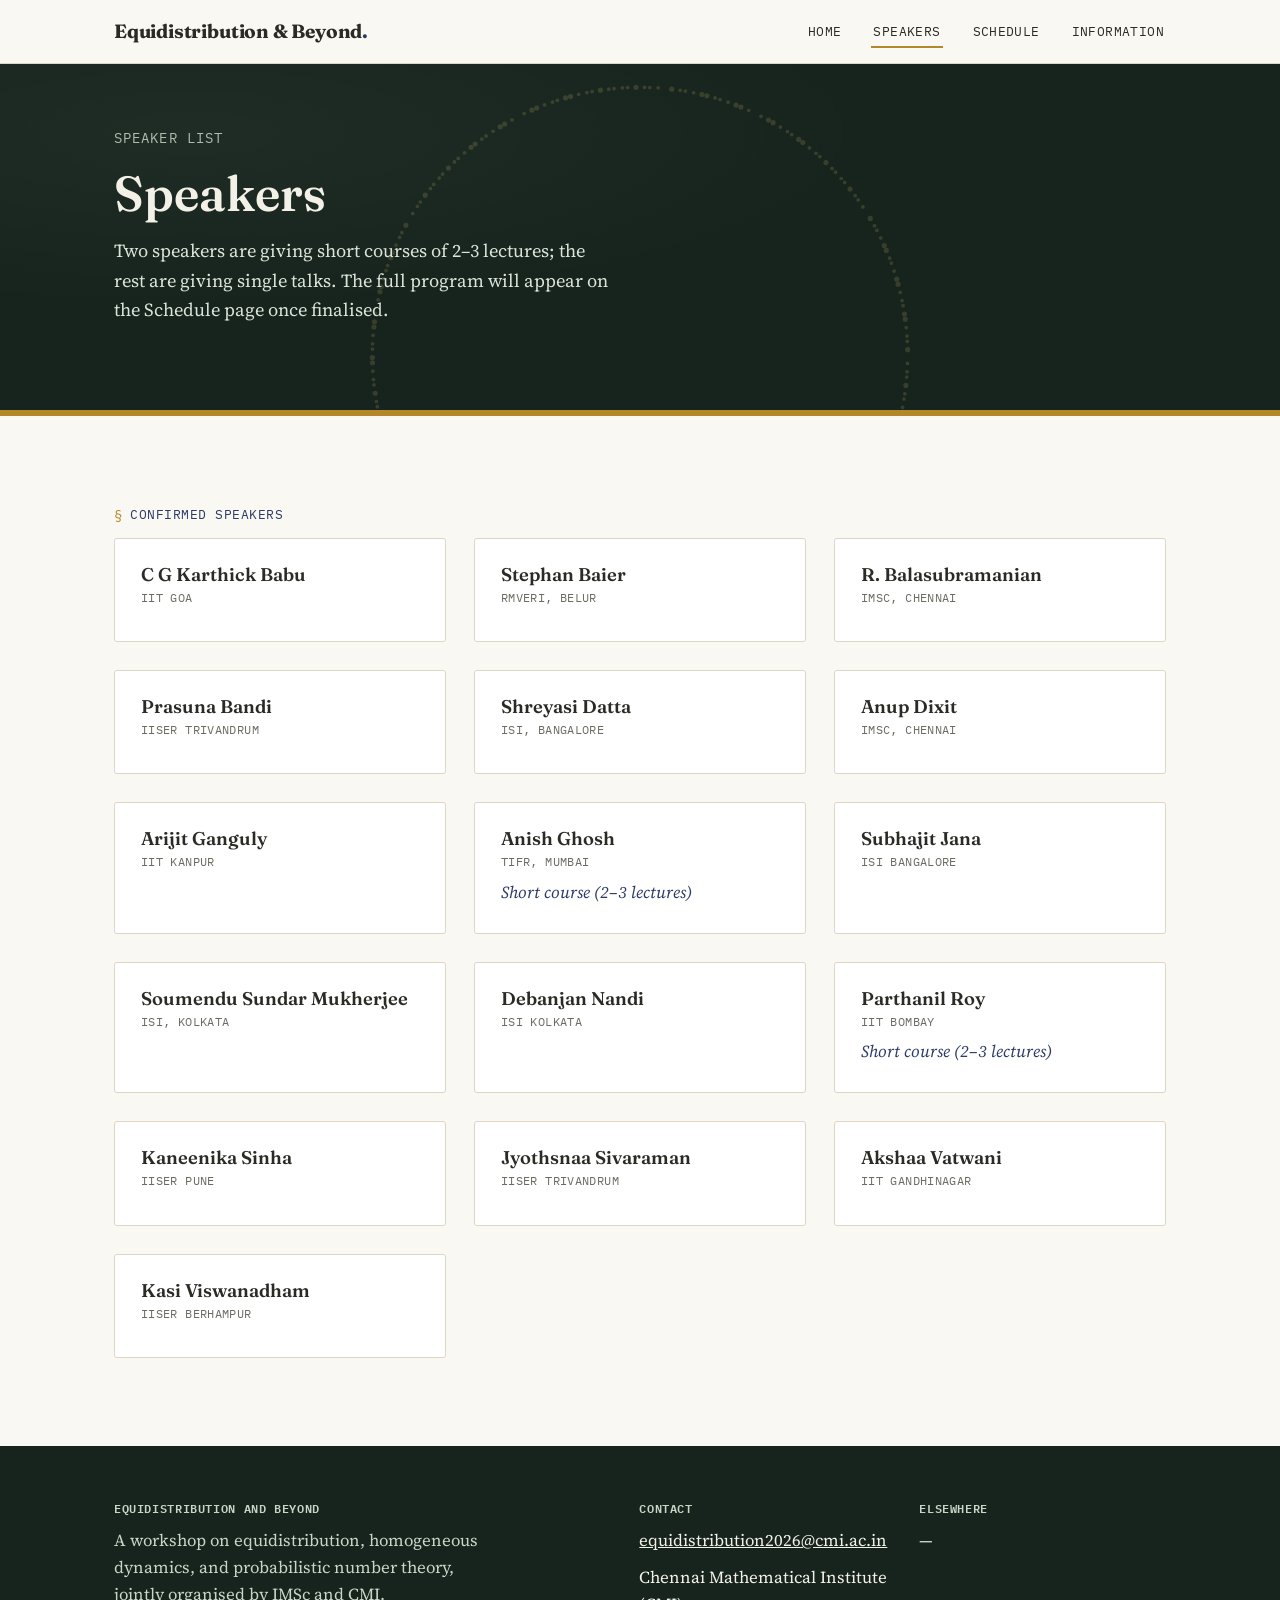
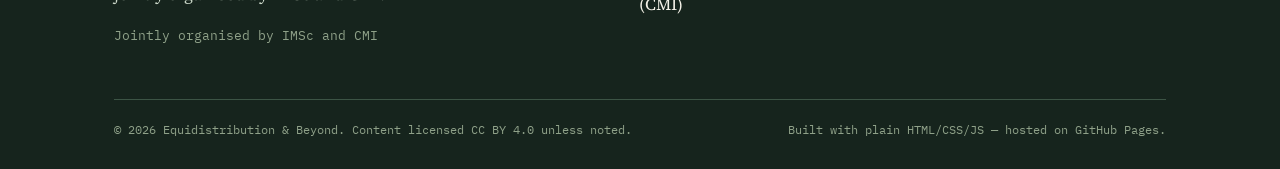
==== speakers.html @ 6669b280 "Add files via upload" ====
<!DOCTYPE html>
<html lang="en">
<head>
<meta charset="UTF-8">
<meta name="viewport" content="width=device-width, initial-scale=1.0">
<title>Speakers — Equidistribution and Beyond</title>
<link rel="preconnect" href="https://fonts.googleapis.com">
<link href="https://fonts.googleapis.com/css2?family=Fraunces:opsz,wght@9..144,400;9..144,600;9..144,700&family=Source+Serif+4:ital,wght@0,400;0,600;1,400&family=IBM+Plex+Mono:wght@400;500;600&display=swap" rel="stylesheet">
<link rel="stylesheet" href="css/style.css">
</head>
<body data-page="speakers">

<header class="site-nav" id="site-header"></header>

<section class="hero" style="padding:64px 0 48px;">
  <svg class="chalk-sketch equidist-bg" viewBox="0 0 1100 500" preserveAspectRatio="xMidYMid slice" aria-hidden="true">
    <circle cx="380.4" cy="94.6" r="1.6"/>
    <circle cx="570.1" cy="479.1" r="1.6"/>
    <circle cx="689.9" cy="67.5" r="2.2"/>
    <circle cx="323.5" cy="290.1" r="1.6"/>
    <circle cx="744.1" cy="373.4" r="1.6"/>
    <circle cx="490.3" cy="27.9" r="2.2"/>
    <circle cx="444.0" cy="454.1" r="1.6"/>
    <circle cx="766.0" cy="171.1" r="1.6"/>
    <circle cx="337.4" cy="162.2" r="2.2"/>
    <circle cx="647.5" cy="458.3" r="1.6"/>
    <circle cx="618.8" cy="30.5" r="1.6"/>
    <circle cx="351.0" cy="365.3" r="2.2"/>
    <circle cx="774.6" cy="299.4" r="1.6"/>
    <circle cx="417.7" cy="61.8" r="1.6"/>
    <circle cx="520.4" cy="478.1" r="2.2"/>
    <circle cx="725.9" cy="101.8" r="1.6"/>
    <circle cx="320.2" cy="240.5" r="1.6"/>
    <circle cx="713.0" cy="412.2" r="2.2"/>
    <circle cx="539.4" cy="20.2" r="1.6"/>
    <circle cx="402.6" cy="426.6" r="1.6"/>
    <circle cx="777.9" cy="219.3" r="2.2"/>
    <circle cx="361.2" cy="118.6" r="1.6"/>
    <circle cx="600.5" cy="474.4" r="1.6"/>
    <circle cx="664.4" cy="50.4" r="2.2"/>
    <circle cx="330.9" cy="319.9" r="1.6"/>
    <circle cx="758.8" cy="346.5" r="1.6"/>
    <circle cx="461.2" cy="37.8" r="2.2"/>
    <circle cx="472.2" cy="466.4" r="1.6"/>
    <circle cx="753.6" cy="143.0" r="1.6"/>
    <circle cx="327.6" cy="191.4" r="2.2"/>
    <circle cx="674.4" cy="443.5" r="1.6"/>
    <circle cx="589.0" cy="23.3" r="1.6"/>
    <circle cx="368.2" cy="390.8" r="2.2"/>
    <circle cx="779.2" cy="269.0" r="1.6"/>
    <circle cx="393.8" cy="81.2" r="1.6"/>
    <circle cx="551.1" cy="480.0" r="2.2"/>
    <circle cx="704.5" cy="79.6" r="1.6"/>
    <circle cx="321.0" cy="271.2" r="1.6"/>
    <circle cx="733.2" cy="389.0" r="2.2"/>
    <circle cx="508.8" cy="23.7" r="1.6"/>
    <circle cx="427.5" cy="444.7" r="1.6"/>
    <circle cx="771.8" cy="189.2" r="2.2"/>
    <circle cx="345.4" cy="145.0" r="1.6"/>
    <circle cx="630.0" cy="465.7" r="1.6"/>
    <circle cx="636.7" cy="37.0" r="2.2"/>
    <circle cx="342.2" cy="348.5" r="1.6"/>
    <circle cx="769.8" cy="317.8" r="1.6"/>
    <circle cx="433.7" cy="51.6" r="2.2"/>
    <circle cx="501.7" cy="474.9" r="1.6"/>
    <circle cx="737.5" cy="116.8" r="1.6"/>
    <circle cx="321.8" cy="221.6" r="2.2"/>
    <circle cx="699.1" cy="425.1" r="1.6"/>
    <circle cx="558.4" cy="20.2" r="1.6"/>
    <circle cx="388.6" cy="413.8" r="2.2"/>
    <circle cx="779.7" cy="238.3" r="1.6"/>
    <circle cx="372.7" cy="103.5" r="1.6"/>
    <circle cx="581.8" cy="477.8" r="2.2"/>
    <circle cx="680.4" cy="60.6" r="1.6"/>
    <circle cx="325.9" cy="301.6" r="1.6"/>
    <circle cx="750.1" cy="363.4" r="2.2"/>
    <circle cx="479.0" cy="31.2" r="1.6"/>
    <circle cx="454.6" cy="459.3" r="1.6"/>
    <circle cx="761.7" cy="160.2" r="2.2"/>
    <circle cx="333.2" cy="173.2" r="1.6"/>
    <circle cx="658.0" cy="453.1" r="1.6"/>
    <circle cx="607.5" cy="27.3" r="2.2"/>
    <circle cx="357.1" cy="375.3" r="1.6"/>
    <circle cx="776.9" cy="287.9" r="1.6"/>
    <circle cx="408.3" cy="68.8" r="2.2"/>
    <circle cx="532.1" cy="479.3" r="1.6"/>
    <circle cx="718.1" cy="93.0" r="1.6"/>
    <circle cx="320.0" cy="252.2" r="2.2"/>
    <circle cx="721.1" cy="403.7" r="1.6"/>
    <circle cx="527.7" cy="21.1" r="1.6"/>
    <circle cx="411.8" cy="433.9" r="2.2"/>
    <circle cx="776.1" cy="207.7" r="1.6"/>
    <circle cx="354.7" cy="128.5" r="1.6"/>
    <circle cx="611.9" cy="471.5" r="2.2"/>
    <circle cx="654.0" cy="44.9" r="1.6"/>
    <circle cx="334.7" cy="331.0" r="1.6"/>
    <circle cx="763.4" cy="335.7" r="2.2"/>
    <circle cx="450.5" cy="42.6" r="1.6"/>
    <circle cx="483.3" cy="470.1" r="1.6"/>
    <circle cx="747.9" cy="132.7" r="2.2"/>
    <circle cx="324.9" cy="202.8" r="1.6"/>
    <circle cx="684.1" cy="436.9" r="1.6"/>
    <circle cx="577.3" cy="21.6" r="2.2"/>
    <circle cx="375.6" cy="399.9" r="1.6"/>
    <circle cx="779.9" cy="257.3" r="1.6"/>
    <circle cx="385.4" cy="89.4" r="2.2"/>
    <circle cx="562.9" cy="479.6" r="1.6"/>
    <circle cx="695.6" cy="72.0" r="1.6"/>
    <circle cx="322.4" cy="282.9" r="2.2"/>
    <circle cx="740.1" cy="379.5" r="1.6"/>
    <circle cx="497.3" cy="26.1" r="1.6"/>
    <circle cx="437.6" cy="450.7" r="2.2"/>
    <circle cx="768.4" cy="178.0" r="1.6"/>
    <circle cx="340.3" cy="155.6" r="1.6"/>
    <circle cx="640.9" cy="461.3" r="2.2"/>
    <circle cx="625.7" cy="32.8" r="1.6"/>
    <circle cx="347.5" cy="359.0" r="1.6"/>
    <circle cx="773.0" cy="306.5" r="2.2"/>
    <circle cx="423.7" cy="57.8" r="1.6"/>
    <circle cx="513.3" cy="477.0" r="1.6"/>
    <circle cx="730.5" cy="107.4" r="2.2"/>
    <circle cx="320.6" cy="233.2" r="1.6"/>
    <circle cx="707.8" cy="417.3" r="1.6"/>
    <circle cx="546.6" cy="20.0" r="2.2"/>
    <circle cx="397.1" cy="421.9" r="1.6"/>
    <circle cx="778.8" cy="226.5" r="1.6"/>
    <circle cx="365.4" cy="112.7" r="2.2"/>
    <circle cx="593.4" cy="475.9" r="1.6"/>
    <circle cx="670.6" cy="54.2" r="1.6"/>
    <circle cx="328.8" cy="313.0" r="2.2"/>
    <circle cx="755.6" cy="353.0" r="1.6"/>
    <circle cx="467.9" cy="35.1" r="1.6"/>
    <circle cx="465.4" cy="463.9" r="2.2"/>
    <circle cx="756.9" cy="149.5" r="1.6"/>
    <circle cx="329.6" cy="184.4" r="1.6"/>
    <circle cx="668.2" cy="447.3" r="2.2"/>
    <circle cx="596.1" cy="24.7" r="1.6"/>
    <circle cx="363.8" cy="385.0" r="1.6"/>
    <circle cx="778.5" cy="276.2" r="2.2"/>
    <circle cx="399.2" cy="76.3" r="1.6"/>
    <circle cx="543.9" cy="479.9" r="1.6"/>
    <circle cx="709.8" cy="84.6" r="2.2"/>
    <circle cx="320.4" cy="264.0" r="1.6"/>
    <circle cx="728.7" cy="394.8" r="1.6"/>
    <circle cx="516.0" cy="22.5" r="2.2"/>
    <circle cx="421.4" cy="440.7" r="1.6"/>
    <circle cx="773.6" cy="196.2" r="1.6"/>
    <circle cx="348.8" cy="138.6" r="2.2"/>
    <circle cx="623.1" cy="468.1" r="1.6"/>
    <circle cx="643.4" cy="39.8" r="1.6"/>
    <circle cx="339.2" cy="341.9" r="2.2"/>
    <circle cx="767.5" cy="324.7" r="1.6"/>
    <circle cx="440.0" cy="48.0" r="1.6"/>
    <circle cx="494.6" cy="473.2" r="2.2"/>
    <circle cx="741.6" cy="122.8" r="1.6"/>
    <circle cx="322.8" cy="214.4" r="1.6"/>
    <circle cx="693.5" cy="429.8" r="2.2"/>
    <circle cx="565.6" cy="20.5" r="1.6"/>
    <circle cx="383.5" cy="408.6" r="1.6"/>
    <circle cx="780.0" cy="245.5" r="2.2"/>
    <circle cx="377.4" cy="98.0" r="1.6"/>
    <circle cx="574.6" cy="478.7" r="1.6"/>
    <circle cx="686.4" cy="64.8" r="2.2"/>
    <circle cx="324.3" cy="294.5" r="1.6"/>
    <circle cx="746.4" cy="369.6" r="1.6"/>
    <circle cx="486.0" cy="29.1" r="2.2"/>
    <circle cx="448.0" cy="456.1" r="1.6"/>
    <circle cx="764.5" cy="166.9" r="1.6"/>
    <circle cx="335.7" cy="166.4" r="2.2"/>
    <circle cx="651.5" cy="456.4" r="1.6"/>
    <circle cx="614.5" cy="29.2" r="1.6"/>
    <circle cx="353.3" cy="369.2" r="2.2"/>
    <circle cx="775.6" cy="295.0" r="1.6"/>
    <circle cx="414.1" cy="64.5" r="1.6"/>
    <circle cx="524.9" cy="478.6" r="2.2"/>
    <circle cx="722.9" cy="98.4" r="1.6"/>
    <circle cx="320.1" cy="245.0" r="1.6"/>
    <circle cx="716.2" cy="409.0" r="2.2"/>
    <circle cx="534.9" cy="20.5" r="1.6"/>
    <circle cx="406.1" cy="429.4" r="1.6"/>
    <circle cx="777.3" cy="214.9" r="2.2"/>
    <circle cx="358.7" cy="122.3" r="1.6"/>
    <circle cx="604.8" cy="473.4" r="1.6"/>
    <circle cx="660.4" cy="48.2" r="2.2"/>
    <circle cx="332.3" cy="324.2" r="1.6"/>
    <circle cx="760.6" cy="342.4" r="1.6"/>
    <circle cx="457.1" cy="39.6" r="2.2"/>
    <circle cx="476.4" cy="467.9" r="1.6"/>
    <circle cx="751.5" cy="139.0" r="1.6"/>
    <circle cx="326.5" cy="195.7" r="2.2"/>
    <circle cx="678.1" cy="441.0" r="1.6"/>
    <circle cx="584.5" cy="22.6" r="1.6"/>
    <circle cx="370.9" cy="394.4" r="2.2"/>
    <circle cx="779.5" cy="264.5" r="1.6"/>
    <circle cx="390.5" cy="84.2" r="1.6"/>
    <circle cx="555.6" cy="479.9" r="2.2"/>
    <circle cx="701.2" cy="76.7" r="1.6"/>
    <circle cx="321.4" cy="275.7" r="1.6"/>
    <circle cx="735.9" cy="385.4" r="2.2"/>
    <circle cx="504.4" cy="24.6" r="1.6"/>
    <circle cx="431.3" cy="447.0" r="1.6"/>
    <circle cx="770.6" cy="184.9" r="2.2"/>
    <circle cx="343.4" cy="149.0" r="1.6"/>
    <circle cx="634.1" cy="464.1" r="1.6"/>
    <circle cx="632.5" cy="35.3" r="2.2"/>
    <circle cx="344.1" cy="352.5" r="1.6"/>
    <circle cx="771.1" cy="313.5" r="1.6"/>
    <circle cx="429.9" cy="53.9" r="2.2"/>
    <circle cx="506.1" cy="475.8" r="1.6"/>
    <circle cx="734.9" cy="113.2" r="1.6"/>
    <circle cx="321.3" cy="226.0" r="2.2"/>
    <circle cx="702.5" cy="422.2" r="1.6"/>
    <circle cx="553.9" cy="20.0" r="1.6"/>
    <circle cx="391.8" cy="416.9" r="2.2"/>
    <circle cx="779.4" cy="233.8" r="1.6"/>
    <circle cx="369.9" cy="107.0" r="1.6"/>
    <circle cx="586.2" cy="477.1" r="2.2"/>
    <circle cx="676.7" cy="58.1" r="1.6"/>
    <circle cx="326.9" cy="305.9" r="1.6"/>
    <circle cx="752.3" cy="359.5" r="2.2"/>
    <circle cx="474.8" cy="32.7" r="1.6"/>
    <circle cx="458.7" cy="461.1" r="1.6"/>
    <circle cx="759.9" cy="156.1" r="2.2"/>
    <circle cx="331.7" cy="177.5" r="1.6"/>
    <circle cx="661.9" cy="450.9" r="1.6"/>
    <circle cx="603.2" cy="26.2" r="2.2"/>
    <circle cx="359.6" cy="379.1" r="1.6"/>
    <circle cx="777.6" cy="283.4" r="1.6"/>
    <circle cx="404.8" cy="71.6" r="2.2"/>
    <circle cx="536.6" cy="479.6" r="1.6"/>
    <circle cx="715.0" cy="89.7" r="1.6"/>
    <circle cx="320.1" cy="256.7" r="2.2"/>
    <circle cx="724.1" cy="400.3" r="1.6"/>
    <circle cx="523.2" cy="21.6" r="1.6"/>
    <circle cx="415.5" cy="436.5" r="2.2"/>
    <circle cx="775.2" cy="203.3" r="1.6"/>
  </svg>
  <div class="wrap">
    <div class="hero-eyebrow"><span>Speaker list</span></div>
    <h1 style="font-size:var(--step-3);">Speakers</h1>
    <p class="lede">Two speakers are giving short courses of 2–3 lectures; the rest are giving single talks. The full program will appear on the Schedule page once finalised.</p>
  </div>
</section>

<section>
  <div class="wrap">
    <div class="section-label">Confirmed speakers</div>
    <div class="grid grid-3" id="speaker-root"></div>
  </div>
</section>

<footer class="site-footer" id="site-footer"></footer>

<script src="js/main.js"></script>
<script src="js/render.js"></script>
<script>renderSpeakers("#speaker-root", "data/speakers.json");</script>
</body>
</html>
---- css/style.css ----
/* =========================================================
   CONFLUENCE — Conference Design System
   Concept: the blackboard (lecture, live thought) resolves
   into the paper (the fixed proceedings). Hero lives on a
   dark chalkboard; the rest of the site lives on paper.
   ========================================================= */

:root{
  /* --- Color: named, used deliberately --- */
  --blackboard: #16241D;   /* hero / footer ground */
  --blackboard-line: #3C5445; /* chalk line on blackboard */
  --paper: #FAF8F2;        /* main background */
  --chalk: #F3F1E7;        /* text on blackboard */
  --ink: #2B3A67;          /* primary accent — links, headings on paper */
  --gold: #B4872A;         /* rare highlight — deadlines, active states */
  --graphite: #2B2B26;     /* body text on paper */
  --graphite-soft: #6B6B62;/* secondary text */
  --line: #DDD6C4;         /* hairline rule on paper */
  --card: #FFFFFF;

  /* --- Type --- */
  --font-display: "Fraunces", "Iowan Old Style", serif;
  --font-body: "Source Serif 4", Georgia, serif;
  --font-mono: "IBM Plex Mono", ui-monospace, monospace;

  /* --- Scale --- */
  --step-0: clamp(1rem, 0.95rem + 0.2vw, 1.05rem);
  --step-1: clamp(1.2rem, 1.1rem + 0.4vw, 1.4rem);
  --step-2: clamp(1.6rem, 1.4rem + 0.8vw, 2rem);
  --step-3: clamp(2.2rem, 1.8rem + 1.6vw, 3.2rem);
  --step-4: clamp(2.8rem, 2.1rem + 3vw, 4.6rem);

  --maxw: 1100px;
  --radius: 3px;
}

*{ box-sizing: border-box; }
html{ scroll-behavior: smooth; }
body{
  margin:0;
  background: var(--paper);
  color: var(--graphite);
  font-family: var(--font-body);
  font-size: var(--step-0);
  line-height: 1.6;
  -webkit-font-smoothing: antialiased;
}
img{ max-width:100%; display:block; }
a{ color: var(--ink); }
.wrap{ max-width: var(--maxw); margin: 0 auto; padding: 0 24px; }

h1,h2,h3,h4{
  font-family: var(--font-display);
  color: var(--graphite);
  line-height: 1.1;
  margin: 0 0 .5em;
  font-weight: 600;
}
h1{ font-size: var(--step-4); }
h2{ font-size: var(--step-3); }
h3{ font-size: var(--step-2); }
p{ margin: 0 0 1em; }

/* Focus visibility (never remove) */
a:focus-visible, button:focus-visible, input:focus-visible,
textarea:focus-visible, select:focus-visible{
  outline: 2px solid var(--gold);
  outline-offset: 3px;
}

@media (prefers-reduced-motion: reduce){
  *{ animation-duration: 0.01ms !important; transition-duration: 0.01ms !important; scroll-behavior:auto !important; }
}

/* --- Section label: "§ n — Title", authentic to a math paper's
   sectioning, doubles as the site's structural device --- */
.section-label{
  font-family: var(--font-mono);
  font-size: .8rem;
  letter-spacing: .04em;
  color: var(--ink);
  text-transform: uppercase;
  display:flex; align-items:center; gap:.6em;
  margin-bottom: .9em;
}
.section-label::before{ content: "§"; color: var(--gold); font-size: 1.1em; }

section{ padding: 88px 0; border-bottom: 1px solid var(--line); }
section:last-of-type{ border-bottom:none; }

/* =============== NAV =============== */
header.site-nav{
  position: sticky; top:0; z-index: 50;
  background: rgba(250,248,242,.92);
  backdrop-filter: blur(6px);
  border-bottom: 1px solid var(--line);
}
.nav-inner{
  max-width: var(--maxw); margin:0 auto; padding: 16px 24px;
  display:flex; align-items:center; justify-content:space-between;
}
.brand{
  font-family: var(--font-display);
  font-weight: 700; font-size: 1.2rem; color: var(--graphite);
  text-decoration:none; letter-spacing: -.01em;
}
.brand em{ font-style: normal; color: var(--ink); }
.nav-links{ display:flex; gap: 28px; list-style:none; margin:0; padding:0; }
.nav-links a{
  text-decoration:none; color: var(--graphite);
  font-family: var(--font-mono); font-size: .82rem; letter-spacing:.03em;
  text-transform: uppercase; padding: 6px 2px; border-bottom: 2px solid transparent;
}
.nav-links a:hover, .nav-links a[aria-current="page"]{ border-bottom-color: var(--gold); }
.nav-toggle{ display:none; }

@media (max-width: 760px){
  .nav-links{
    position:absolute; top:100%; left:0; right:0;
    flex-direction:column; background: var(--paper);
    border-bottom: 1px solid var(--line);
    padding: 8px 24px 20px; gap: 14px;
    display:none;
  }
  .nav-links.open{ display:flex; }
  .nav-toggle{
    display:inline-flex; background:none; border:1px solid var(--line);
    border-radius: var(--radius); padding: 8px 10px; cursor:pointer;
    font-family: var(--font-mono); font-size: .9rem;
  }
}

/* =============== HERO (blackboard) =============== */
.hero{
  background:
    radial-gradient(ellipse at 15% 20%, rgba(255,255,255,0.04), transparent 45%),
    var(--blackboard);
  color: var(--chalk);
  padding: 96px 0 72px;
  position: relative;
  overflow: hidden;
  border-bottom: 6px solid var(--gold);
}
.hero .wrap{ position:relative; z-index:2; }
.hero-eyebrow{
  font-family: var(--font-mono); font-size: .85rem; letter-spacing:.08em;
  text-transform: uppercase; color: #C9D6C7; margin-bottom: 18px;
  display:flex; gap: 14px; flex-wrap:wrap;
}
.hero-eyebrow span{ opacity:.85; }
.hero h1{
  color: var(--chalk); font-size: var(--step-4); max-width: 15ch;
  margin-bottom: .3em;
}
.hero h1 .accent{ color: #E8C874; font-style: italic; }
.hero p.lede{
  font-family: var(--font-body); font-size: 1.15rem; max-width: 56ch;
  color: #DCE3D8; margin-bottom: 2em;
}
.hero-actions{ display:flex; gap: 16px; flex-wrap:wrap; margin-bottom: 3em; }

.btn{
  display:inline-block; font-family: var(--font-mono); font-size: .85rem;
  letter-spacing:.03em; text-transform: uppercase; text-decoration:none;
  padding: 13px 22px; border-radius: var(--radius); border: 1px solid transparent;
  cursor:pointer; transition: transform .15s ease, background .15s ease;
}
.btn:hover{ transform: translateY(-1px); }
.btn-primary{ background: var(--gold); color: #1B1503; font-weight:600; }
.btn-primary:hover{ background:#C7972E; }
.btn-ghost{ border-color: rgba(243,241,231,.4); color: var(--chalk); }
.btn-ghost:hover{ border-color: var(--chalk); }
.btn-dark{ background: var(--blackboard); color: var(--chalk); }
.btn-dark:hover{ background:#0F1A14; }

/* Hand-drawn chalk sketch behind hero title */
.chalk-sketch{ position:absolute; inset:0; z-index:1; opacity:.55; pointer-events:none; }
.chalk-sketch path, .chalk-sketch circle{ stroke: #7C9587; }

/* Equidistribution motif: points {n*alpha mod 1} placed around a circle via
   an irrational rotation — the classical picture of Weyl equidistribution.
   Kept faint and out of the way; it's texture, not a diagram to read. */
.equidist-bg{ opacity: .16; }
.equidist-bg circle{ fill: #E8C874; stroke: none; }

/* Key-dates strip inside hero */
.key-dates{
  display:grid; grid-template-columns: repeat(auto-fit, minmax(150px,1fr));
  gap: 1px; background: rgba(243,241,231,.15);
  border: 1px solid rgba(243,241,231,.2); border-radius: var(--radius);
  overflow:hidden;
}
.key-dates > div{ background: rgba(22,36,29,.6); padding: 16px 18px; }
.key-dates .label{ font-family: var(--font-mono); font-size:.72rem; text-transform:uppercase; color:#9FB29B; letter-spacing:.05em; }
.key-dates .value{ font-family: var(--font-mono); font-size: 1.05rem; color: var(--chalk); margin-top:4px; }

/* =============== CARDS / GRID =============== */
.grid{ display:grid; gap: 28px; }
.grid-3{ grid-template-columns: repeat(3, 1fr); }
.grid-2{ grid-template-columns: repeat(2, 1fr); }
@media (max-width: 860px){ .grid-3, .grid-2{ grid-template-columns: 1fr; } }

.card{
  background: var(--card); border: 1px solid var(--line);
  border-radius: var(--radius); padding: 26px;
}

.speaker-card{ text-align:left; }
.speaker-photo{
  width:100%; aspect-ratio: 4/3; object-fit:cover;
  border-radius: var(--radius); margin-bottom: 14px;
  background: var(--blackboard-line);
}
.speaker-card h4{ margin-bottom:.15em; font-size: 1.15rem; }
.speaker-affil{ font-family: var(--font-mono); font-size:.78rem; color: var(--graphite-soft); text-transform:uppercase; letter-spacing:.03em; margin-bottom:.6em; }
.speaker-talk{ font-style: italic; color: var(--ink); margin-bottom:0; }

/* =============== SCHEDULE =============== */
.day-tabs{ display:flex; gap:10px; flex-wrap:wrap; margin-bottom: 28px; }
.day-tab{
  font-family: var(--font-mono); font-size:.8rem; text-transform:uppercase;
  padding: 9px 16px; border:1px solid var(--line); border-radius: 999px;
  background:none; cursor:pointer; color: var(--graphite-soft);
}
.day-tab[aria-selected="true"]{ background: var(--ink); color:#fff; border-color: var(--ink); }

.session{
  display:grid; grid-template-columns: 110px 1fr; gap: 20px;
  padding: 18px 0; border-top: 1px solid var(--line);
}
.session:first-of-type{ border-top:none; }
.session-time{ font-family: var(--font-mono); font-size:.85rem; color: var(--gold); font-weight:600; }
.session-title{ margin:0 0 .2em; font-family: var(--font-display); font-size:1.15rem; font-weight:600; }
.session-meta{ font-family: var(--font-mono); font-size:.75rem; color: var(--graphite-soft); text-transform:uppercase; letter-spacing:.03em; }
.session-track{
  display:inline-block; font-family: var(--font-mono); font-size:.68rem;
  padding: 2px 8px; border-radius: 999px; margin-right:8px;
  background: rgba(43,58,103,.08); color: var(--ink);
}

/* =============== NEWS / LIST =============== */
.news-item{ padding: 18px 0; border-top: 1px solid var(--line); display:grid; grid-template-columns: 130px 1fr; gap:18px; }
.news-item:first-of-type{ border-top:none; }
.news-date{ font-family: var(--font-mono); font-size:.78rem; color: var(--graphite-soft); }

/* =============== FOOTER =============== */
footer.site-footer{
  background: var(--blackboard); color: var(--chalk);
  padding: 56px 0 30px;
}
footer.site-footer a{ color: var(--chalk); }
.footer-grid{ display:grid; grid-template-columns: 2fr 1fr 1fr; gap: 32px; margin-bottom: 40px; }
@media (max-width: 700px){ .footer-grid{ grid-template-columns:1fr; } }
footer.site-footer h4{ color:#C9D6C7; font-family: var(--font-mono); font-size:.78rem; text-transform:uppercase; letter-spacing:.05em; margin-bottom:1em; }
footer.site-footer ul{ list-style:none; margin:0; padding:0; }
footer.site-footer li{ margin-bottom:.6em; }
.footer-bottom{
  border-top: 1px solid var(--blackboard-line); padding-top: 20px;
  font-family: var(--font-mono); font-size:.75rem; color:#8FA189;
  display:flex; justify-content:space-between; flex-wrap:wrap; gap:10px;
}

/* =============== FORM (registration/contact) =============== */
form.stack{ display:flex; flex-direction:column; gap:18px; max-width: 560px; }
.field label{ display:block; font-family: var(--font-mono); font-size:.78rem; text-transform:uppercase; letter-spacing:.03em; margin-bottom:6px; color: var(--graphite-soft); }
.field input, .field select, .field textarea{
  width:100%; padding: 11px 12px; border:1px solid var(--line); border-radius: var(--radius);
  font-family: var(--font-body); font-size: 1rem; background:#fff; color: var(--graphite);
}
.field textarea{ min-height:120px; resize:vertical; }

/* Loading / empty states */
.state-msg{ font-family: var(--font-mono); font-size:.85rem; color: var(--graphite-soft); padding: 20px 0; }

.pill{ display:inline-block; font-family: var(--font-mono); font-size:.7rem; text-transform:uppercase; padding:3px 10px; border-radius:999px; border:1px solid var(--line); color: var(--graphite-soft); }
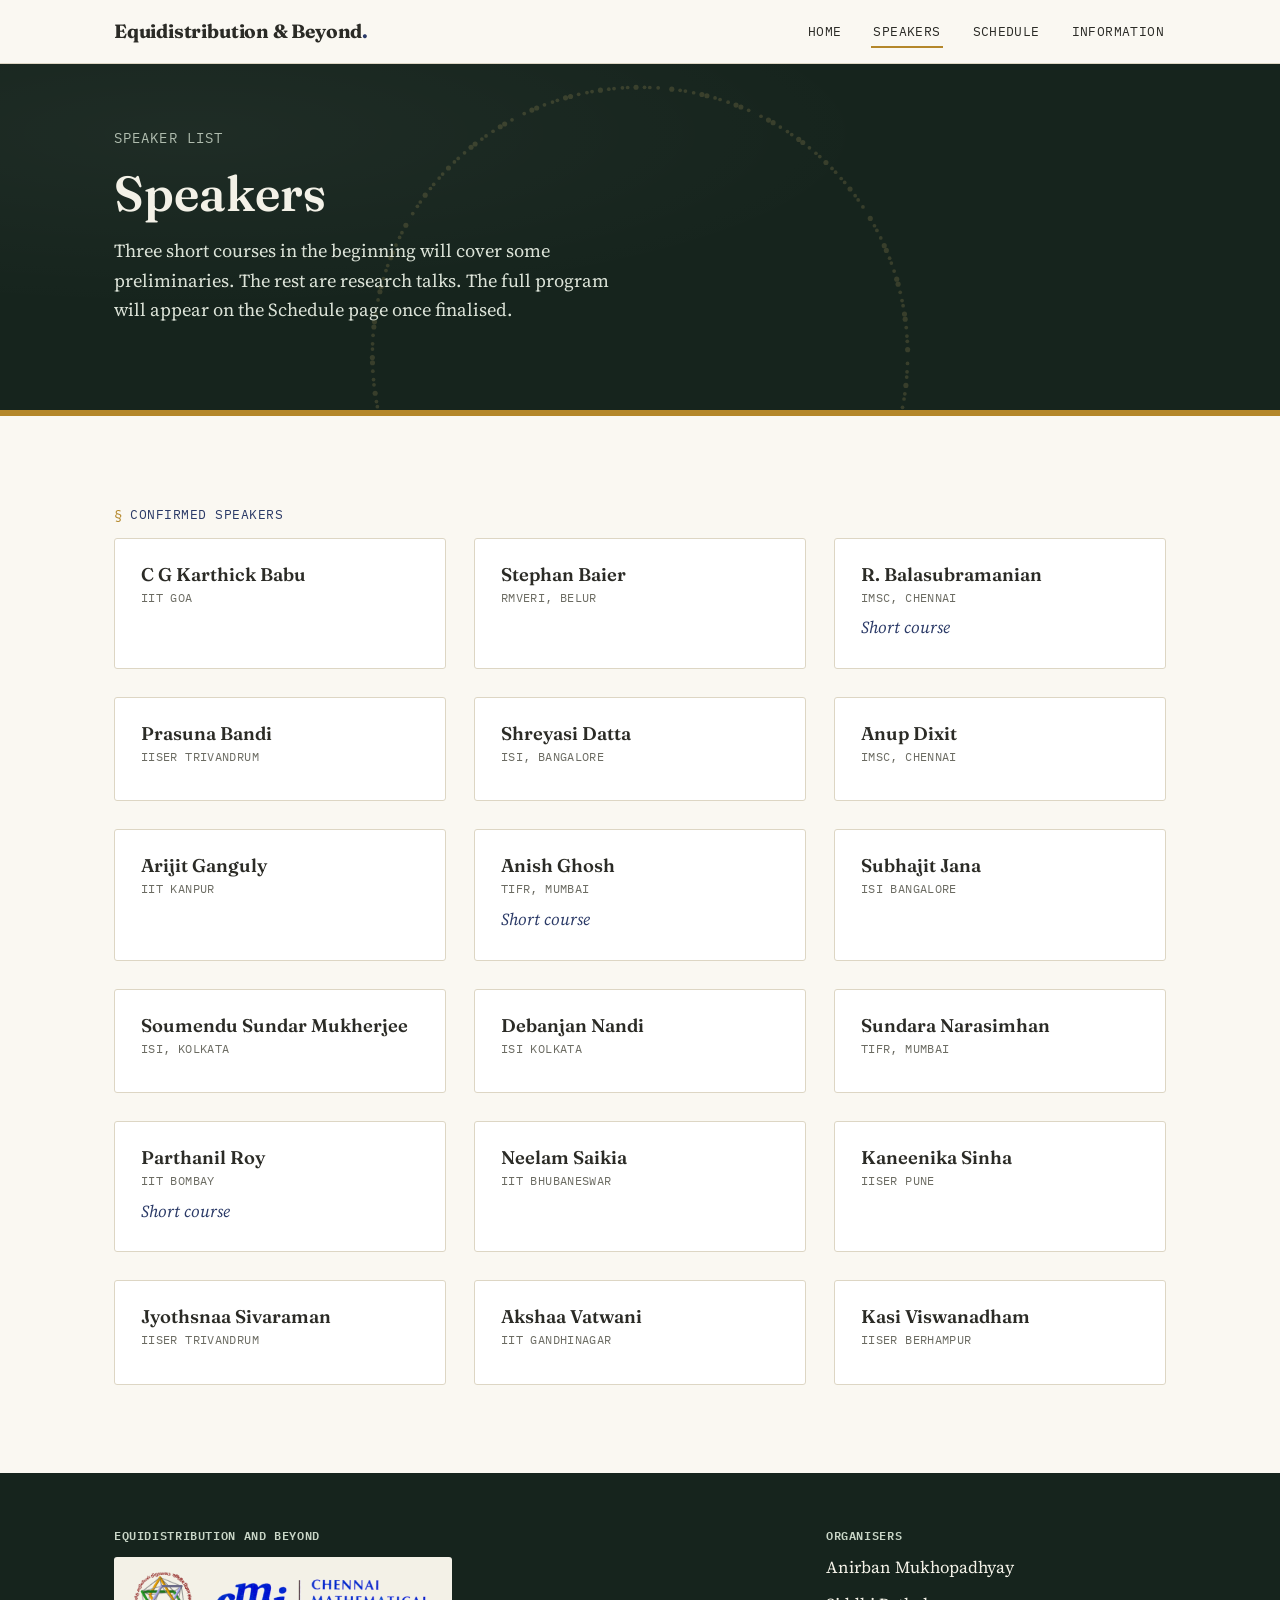
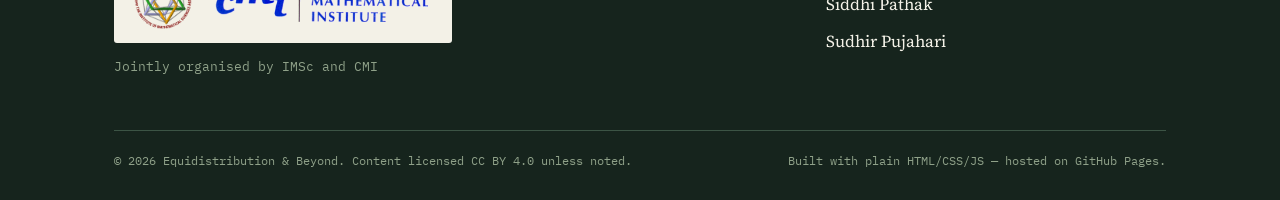
==== commit 48c48c51: "Add files via upload" ====
--- a/speakers.html
+++ b/speakers.html
@@ -238,7 +238,7 @@
   <div class="wrap">
     <div class="hero-eyebrow"><span>Speaker list</span></div>
     <h1 style="font-size:var(--step-3);">Speakers</h1>
-    <p class="lede">Two speakers are giving short courses of 2–3 lectures; the rest are giving single talks. The full program will appear on the Schedule page once finalised.</p>
+    <p class="lede">Three short courses in the beginning will cover some preliminaries. The rest are research talks. The full program will appear on the Schedule page once finalised.</p>
   </div>
 </section>
 
--- a/css/style.css
+++ b/css/style.css
@@ -251,6 +251,13 @@
 footer.site-footer a{ color: var(--chalk); }
 .footer-grid{ display:grid; grid-template-columns: 2fr 1fr 1fr; gap: 32px; margin-bottom: 40px; }
 @media (max-width: 700px){ .footer-grid{ grid-template-columns:1fr; } }
+.footer-logos{
+  display:flex; align-items:center; gap: 22px; flex-wrap:wrap;
+  background: var(--chalk); border-radius: var(--radius);
+  padding: 14px 20px; margin: 14px 0; width:fit-content;
+}
+.footer-logos img{ height: 48px; width:auto; }
+.footer-logos img:first-child{ height: 58px; }
 footer.site-footer h4{ color:#C9D6C7; font-family: var(--font-mono); font-size:.78rem; text-transform:uppercase; letter-spacing:.05em; margin-bottom:1em; }
 footer.site-footer ul{ list-style:none; margin:0; padding:0; }
 footer.site-footer li{ margin-bottom:.6em; }
